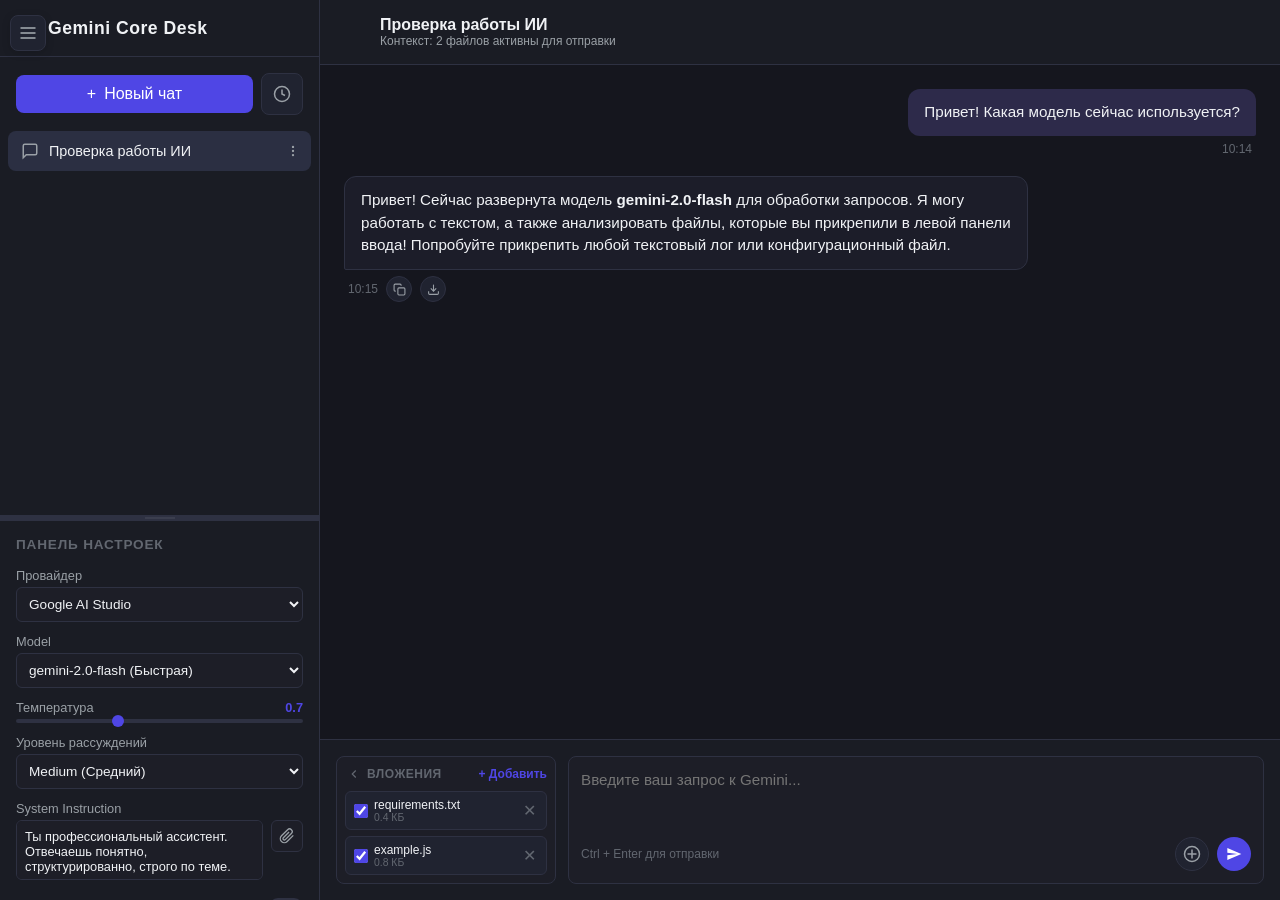
==== index.html @ b689788e "Initial commit" ====
<!doctype html>
<html lang="ru">
  <head>
    <meta charset="UTF-8" />
    <meta name="viewport" content="width=device-width, initial-scale=1.0" />
    <title>AI Studio Desktop Interface</title>

    <!-- ==========================================
         ЕДИНАЯ ТОЧКА ПОДКЛЮЧЕНИЯ СТИЛЕЙ
         @import в style.css импортирует:
           - variables.css  (переменные и темы)
           - base.css       (сброс и база)
           - layout.css     (структура макета)
           - components.css (все компоненты)
         ========================================== -->
    <link rel="stylesheet" href="frontend/css/style.css" />
  </head>
  <body>
    <!-- ==========================================
         ГЛАВНЫЙ КОНТЕЙНЕР ПРИЛОЖЕНИЯ
         ========================================== -->
    <div class="app-wrapper">
      <!-- ==========================================
             КНОПКА ПЕРЕКЛЮЧЕНИЯ САЙДБАРА (бургер)
             ========================================== -->
      <button
        class="sidebar-toggle-trigger"
        id="sidebar-toggle"
        title="Скрыть/Показать панель"
      >
        <svg
          viewBox="0 0 24 24"
          width="20"
          height="20"
          fill="none"
          stroke="currentColor"
          stroke-width="2"
        >
          <line x1="3" y1="12" x2="21" y2="12"></line>
          <line x1="3" y1="6" x2="21" y2="6"></line>
          <line x1="3" y1="18" x2="21" y2="18"></line>
        </svg>
      </button>

      <!-- ==========================================
             ЛЕВЫЙ САЙДБАР
             ========================================== -->
      <aside class="sidebar" id="sidebar">
        <!-- Шапка сайдбара -->
        <div class="sidebar-header">
          <div class="app-title">
            <!-- Логотип приложения -->
            <svg class="app-logo" viewBox="0 0 24 24">
              <path
                d="M12 2c-5.52 0-10 4.48-10 10s4.48 10 10 10 10-4.48 10-10-4.48-10-10-10zm1 16.5c0-.83.67-1.5 1.5-1.5s1.5.67 1.5 1.5-.67 1.5-1.5 1.5-1.5-.67-1.5-1.5zm-3-4c0-.83.67-1.5 1.5-1.5s1.5.67 1.5 1.5-.67 1.5-1.5 1.5-1.5-.67-1.5-1.5zm-3-4c0-.83.67-1.5 1.5-1.5s1.5.67 1.5 1.5-.67 1.5-1.5 1.5-1.5-.67-1.5-1.5zM12 4c4.41 0 8 3.59 8 8s-3.59 8-8 8-8-3.59-8-8 3.59-8 8-8z"
              />
            </svg>
            <span>Gemini Core Desk</span>
          </div>
        </div>

        <!-- Ряд кнопок -->
        <div class="sidebar-buttons-row">
          <button
            class="new-chat-btn"
            id="new-chat-btn"
            title="Создать новый чат"
          >
            <span>+</span> Новый чат
          </button>
          <button
            class="temp-chat-btn"
            id="temp-chat-btn"
            title="Временный чат (не сохраняется в истории)"
          >
            <svg
              viewBox="0 0 24 24"
              width="18"
              height="18"
              fill="none"
              stroke="currentColor"
              stroke-width="2"
            >
              <circle cx="12" cy="12" r="10"></circle>
              <polyline points="12 6 12 12 16 14"></polyline>
            </svg>
          </button>
        </div>

        <!-- Список чатов (динамический) -->
        <div class="chat-list-container" id="chat-list">
          <!-- Рендерится динамически через JS -->
        </div>

        <!-- Сплиттер для изменения высоты панели настроек -->
        <div
          class="sidebar-splitter"
          id="sidebar-splitter"
          title="Перетащите для настройки высоты"
        ></div>

        <!-- Панель настроек (AI Studio Playground Style) -->
        <div class="settings-panel" id="settings-panel">
          <div class="settings-header">Панель настроек</div>

          <!-- Провайдер -->
          <div class="settings-group">
            <label class="settings-label" for="provider-select"
              >Провайдер</label
            >
            <select class="settings-select" id="provider-select">
              <option value="google" selected>Google AI Studio</option>
              <option value="openai">OpenAI API</option>
              <option value="anthropic">Anthropic Claude</option>
              <option value="ollama">Ollama (Local LLM)</option>
            </select>
          </div>

          <!-- Модель -->
          <div class="settings-group">
            <label class="settings-label" for="model-select">Model</label>
            <select class="settings-select" id="model-select">
              <!-- Заполняется динамически через JS -->
            </select>
          </div>

          <!-- Температура -->
          <div class="settings-group">
            <label class="settings-label" for="temp-range">
              Температура
              <span class="value-indicator" id="temp-val">0.7</span>
            </label>
            <input
              type="range"
              class="settings-range"
              id="temp-range"
              min="0"
              max="2"
              step="0.1"
              value="0.7"
            />
          </div>

          <!-- Уровень рассуждений -->
          <div class="settings-group">
            <label class="settings-label" for="thinking-select"
              >Уровень рассуждений</label
            >
            <select class="settings-select" id="thinking-select">
              <option value="off">Off (Без рассуждений)</option>
              <option value="low">Low (Минимальный)</option>
              <option value="medium" selected>Medium (Средний)</option>
              <option value="high">High (Максимальный)</option>
            </select>
          </div>

          <!-- System Instruction -->
          <div class="settings-group">
            <label class="settings-label" for="sys-instruction"
              >System Instruction</label
            >
            <div class="sys-instruction-row">
              <textarea
                class="settings-textarea"
                id="sys-instruction"
                placeholder="Ты профессиональный ассистент, отвечаешь чётко..."
              ></textarea>
              <button
                class="sys-file-btn"
                id="sys-file-btn"
                title="Загрузить инструкцию из файла (.txt, .md)"
              >
                <svg
                  viewBox="0 0 24 24"
                  width="16"
                  height="16"
                  fill="none"
                  stroke="currentColor"
                  stroke-width="2"
                >
                  <path
                    d="M21.44 11.05l-9.19 9.19a6 6 0 0 1-8.49-8.49l9.19-9.19a4 4 0 0 1 5.66 5.66l-9.2 9.19a2 2 0 0 1-2.83-2.83l8.49-8.48"
                  ></path>
                </svg>
              </button>
            </div>
            <!-- Скрытый input для загрузки файла системной инструкции -->
            <input
              type="file"
              id="sys-file-input"
              class="hidden"
              accept=".txt,.md"
            />
          </div>

          <!-- Переключатель светлой темы -->
          <div class="flex-row-settings">
            <span class="settings-label">Светлая тема</span>
            <label class="toggle-switch">
              <input type="checkbox" id="theme-switch" />
              <span class="slider"></span>
            </label>
          </div>
        </div>
      </aside>

      <!-- ==========================================
             ГЛАВНАЯ ОБЛАСТЬ (ЧАТ)
             ========================================== -->
      <main class="main-content">
        <!-- Верхняя панель чата -->
        <header class="chat-header-bar">
          <div class="chat-info">
            <div class="active-chat-title" id="active-chat-title">
              Новый диалог
            </div>
            <div class="active-chat-status" id="active-chat-status">
              Используется контекст вложенных файлов
            </div>
          </div>
        </header>

        <!-- Лента сообщений (динамическая) -->
        <div class="chat-container" id="chat-container">
          <!-- Рендерится динамически через JS -->
        </div>

        <!-- ==========================================
                 НИЖНЯЯ ОБЛАСТЬ ВВОДА
                 ========================================== -->
        <div class="bottom-container">
          <div class="input-bar-layout">
            <!-- Столбец прикреплённых файлов (слева от поля ввода) -->
            <div class="files-attachment-column" id="files-attachment-column">
              <div class="files-column-header">
                <div class="files-header-left">
                  <button
                    class="collapse-files-btn"
                    id="collapse-files-btn"
                    title="Свернуть панель вложений"
                  >
                    <svg
                      viewBox="0 0 24 24"
                      width="14"
                      height="14"
                      fill="none"
                      stroke="currentColor"
                      stroke-width="2"
                    >
                      <polyline points="15 18 9 12 15 6"></polyline>
                    </svg>
                  </button>
                  <span>Вложения</span>
                </div>
                <button
                  class="files-add-inline-btn"
                  id="add-file-trigger"
                  title="Прикрепить файл"
                >
                  <span>+ Добавить</span>
                </button>
              </div>

              <!-- Список прикреплённых файлов (динамический) -->
              <div class="attached-files-list" id="attached-files-list">
                <div class="file-empty-state">Нет файлов</div>
              </div>
            </div>

            <!-- Поле ввода промта -->
            <div class="prompt-box-container">
              <!-- Бейдж активного XML-шаблона (если включён) -->
              <div class="prompt-template-status" id="prompt-template-status">
                <span
                  >🧩 Шаблонизатор:
                  <strong
                    ><span id="active-template-name-badge"
                      >default_xml.xml</span
                    ></strong
                  ></span
                >
                <span
                  class="remove-template-badge"
                  id="remove-template-badge"
                  title="Отключить шаблон"
                  >✕</span
                >
              </div>

              <textarea
                class="prompt-textarea"
                id="prompt-textarea"
                placeholder="Введите ваш запрос к Gemini..."
              ></textarea>

              <div class="prompt-toolbar">
                <span class="toolbar-tip">Ctrl + Enter для отправки</span>

                <div class="toolbar-actions-right">
                  <!-- Кнопка разворачивания вложений (скрепка) -->
                  <button
                    class="expand-files-btn"
                    id="expand-files-btn"
                    title="Развернуть вложения"
                  >
                    <svg
                      viewBox="0 0 24 24"
                      width="16"
                      height="16"
                      fill="none"
                      stroke="currentColor"
                      stroke-width="2"
                    >
                      <path
                        d="M21.44 11.05l-9.19 9.19a6 6 0 0 1-8.49-8.49l9.19-9.19a4 4 0 0 1 5.66 5.66l-9.2 9.19a2 2 0 0 1-2.83-2.83l8.49-8.48"
                      ></path>
                    </svg>
                    <span class="files-badge-counter" id="files-badge-counter"
                      >0</span
                    >
                  </button>

                  <!-- Кнопка конструктора шаблонов -->
                  <button
                    class="template-btn"
                    id="template-btn"
                    title="Настроить XML/Text Конструктор шаблонов"
                  >
                    <svg
                      viewBox="0 0 24 24"
                      width="18"
                      height="18"
                      fill="none"
                      stroke="currentColor"
                      stroke-width="2"
                    >
                      <path
                        d="M12 22c5.523 0 10-4.477 10-10S17.523 2 12 2 2 6.477 2 12s4.477 10 10 10z"
                      ></path>
                      <path d="M12 6v12M6 12h12"></path>
                    </svg>
                  </button>

                  <!-- Кнопка отправки -->
                  <button
                    class="send-btn"
                    id="send-btn"
                    title="Отправить сообщение"
                  >
                    <svg viewBox="0 0 24 24">
                      <path d="M2.01 21L23 12 2.01 3 2 10l15 2-15 2z" />
                    </svg>
                  </button>
                </div>
              </div>
            </div>
          </div>
        </div>

        <!-- Скрытый input для выбора файлов -->
        <input type="file" id="real-file-input" class="hidden" multiple />
      </main>
    </div>

    <!-- ==========================================
         КОНТЕКСТНОЕ МЕНЮ ЧАТОВ
         ========================================== -->
    <div class="context-menu" id="chat-context-menu">
      <div class="context-menu-item" id="context-rename">✏️ Переименовать</div>
      <div class="context-menu-item delete" id="context-delete">🗑️ Удалить</div>
    </div>

    <!-- ==========================================
         МОДАЛЬНОЕ ОКНО РЕДАКТОРА ШАБЛОНОВ
         ========================================== -->
    <div class="modal-overlay" id="template-modal">
      <div class="modal-card">
        <div class="modal-header">
          <span class="modal-title">🧩 Редактор XML Шаблонов</span>
          <span class="modal-close" id="modal-close">&times;</span>
        </div>
        <div class="modal-desc">
          Вы можете редактировать шаблон промпта в реальном времени. Вставляйте
          теги на одной строке для компактности (например,
          <code class="modal-code-inline"
            >&lt;system&gt;{{system}}&lt;/system&gt;</code
          >). Любое изменение автоматически создаёт временный шаблон.
        </div>

        <!-- Текстовая область редактирования шаблона -->
        <textarea
          class="template-edit-area"
          id="template-textarea"
          placeholder="Введите ваш XML-шаблон промпта здесь..."
        ></textarea>

        <div class="modal-buttons-row">
          <button class="btn-primary" id="btn-load-custom-template">
            Импорт из файла
          </button>
          <button class="btn-secondary" id="btn-use-default-template">
            Дефолтный XML
          </button>
          <button class="btn-secondary btn-danger" id="btn-disable-template">
            Выключить шаблон
          </button>
        </div>

        <!-- Скрытый input для загрузки файла шаблона -->
        <input
          type="file"
          id="template-file-input"
          class="hidden"
          accept=".xml,.txt,.md,.html"
        />
      </div>
    </div>

    <!-- ==========================================
         TOAST-УВЕДОМЛЕНИЕ
         ========================================== -->
    <div class="toast-notification" id="toast-notification">
      <span id="toast-message">Текст уведомления</span>
    </div>

    <!-- ==========================================
         ПОДКЛЮЧЕНИЕ СКРИПТОВ (ES Module)
         main.js — единственная точка входа,
         импортирует все необходимые модули:
           - appState.js   (состояние)
           - domCache.js   (кеш DOM)
           - utils.js      (утилиты)
           - splitter.js   (сплиттер)
           - templateEngine.js (шаблоны)
           - renderers.js  (рендеринг)
           - eventHandlers.js (события)
         ========================================== -->
    <script type="module" src="frontend/js/main.js"></script>
  </body>
</html>
---- frontend/css/style.css ----
/* =============================================
   ТОЧКА ПОДКЛЮЧЕНИЯ СТИЛЕЙ (Main Stylesheet)
   =============================================
   Импортирует все CSS-файлы в правильном
   порядке (от общего к частному).
   ============================================= */

/* 1. Переменные и темы */
@import url('variables.css');

/* 2. Базовые сбросы и типографика */
@import url('base.css');

/* 3. Структурный макет */
@import url('layout.css');

/* 4. Все компоненты интерфейса */
@import url('components.css');
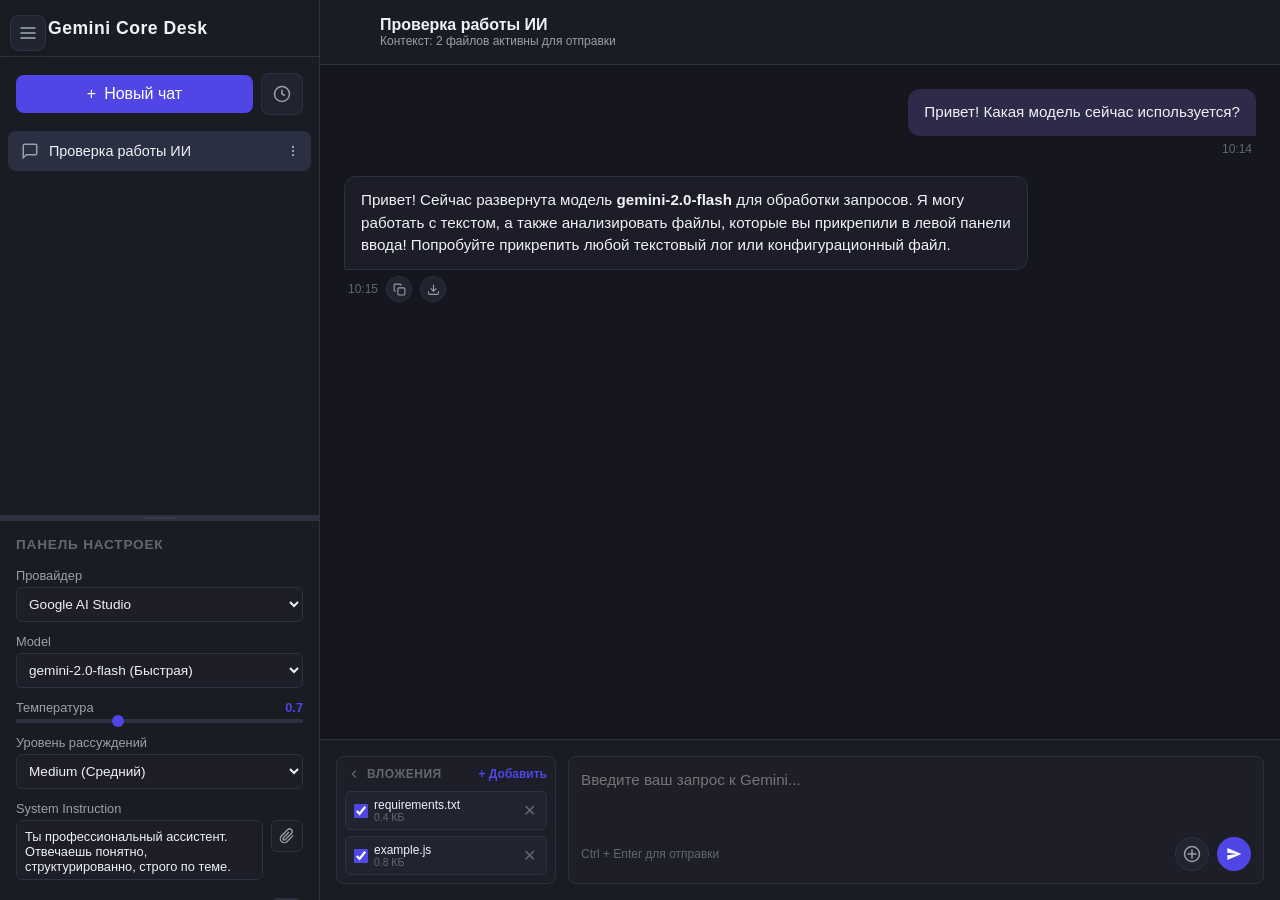
==== commit 88fc57b9: "Fix: ignore __pycache__" ====
--- a/index.html
+++ b/index.html
@@ -4,6 +4,7 @@
     <meta charset="UTF-8" />
     <meta name="viewport" content="width=device-width, initial-scale=1.0" />
     <title>AI Studio Desktop Interface</title>
+    <link rel="icon" href="data:," />
 
     <!-- ==========================================
          ЕДИНАЯ ТОЧКА ПОДКЛЮЧЕНИЯ СТИЛЕЙ
